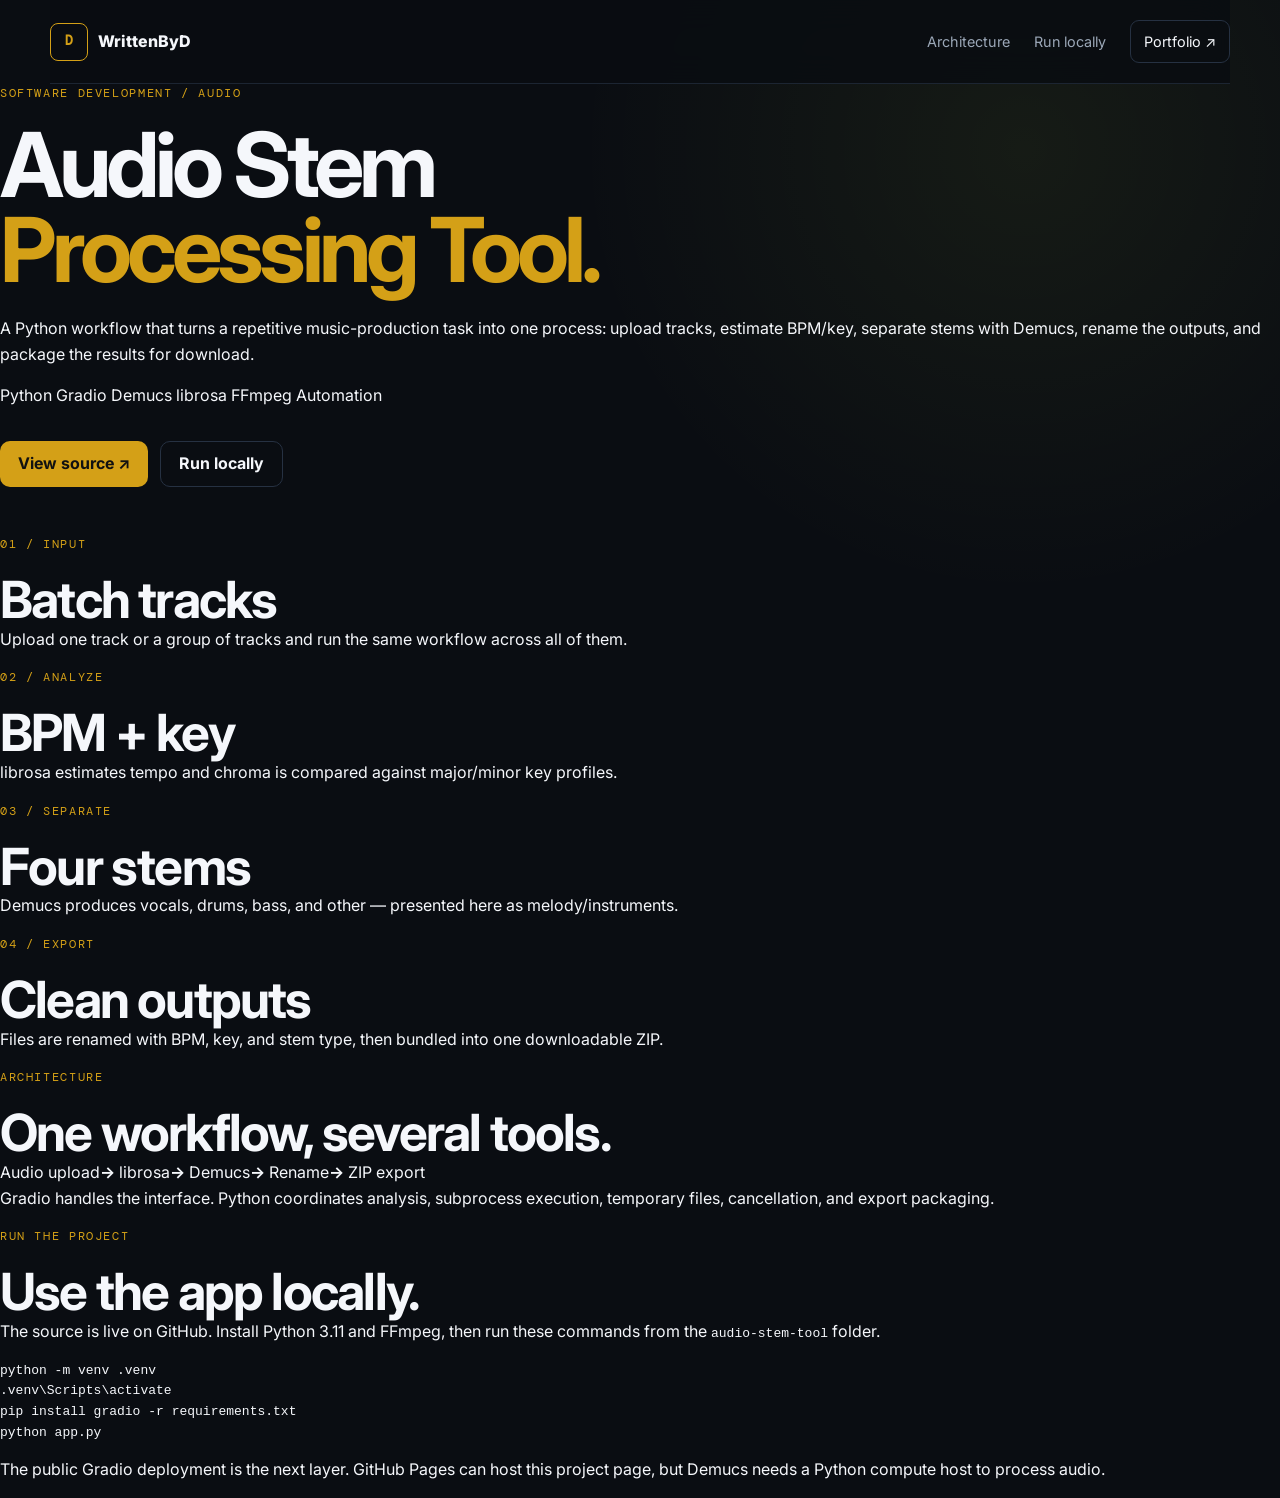
==== audio-stem-tool/index.html @ d55092c7 "Add Audio Stem Tool project page" ====
<!DOCTYPE html>
<html lang="en">
<head>
  <meta charset="UTF-8" />
  <meta name="viewport" content="width=device-width, initial-scale=1.0" />
  <meta name="description" content="WrittenByD Audio Stem Processing Tool — Python, Gradio, Demucs and audio analysis." />
  <title>Audio Stem Processing Tool | WrittenByD</title>
  <link rel="preconnect" href="https://fonts.googleapis.com">
  <link rel="preconnect" href="https://fonts.gstatic.com" crossorigin>
  <link href="https://fonts.googleapis.com/css2?family=DM+Mono:wght@400;500&family=Inter:wght@400;500;600;700;800&display=swap" rel="stylesheet">
  <link rel="stylesheet" href="../style.css" />
  <link rel="stylesheet" href="project.css" />
</head>
<body>
  <div class="site-shell">
    <header class="site-header">
      <a class="brand" href="../index.html" aria-label="WrittenByD home">
        <span class="brand-mark">D</span>
        <span>WrittenByD</span>
      </a>
      <nav class="site-nav" aria-label="Project navigation">
        <a href="#architecture">Architecture</a>
        <a href="#run">Run locally</a>
        <a class="nav-cta" href="../index.html">Portfolio ↗</a>
      </nav>
    </header>

    <main class="stem-page">
      <section class="stem-hero">
        <p class="eyebrow">SOFTWARE DEVELOPMENT / AUDIO</p>
        <h1>Audio Stem <span>Processing Tool.</span></h1>
        <p class="stem-lede">
          A Python workflow that turns a repetitive music-production task into one process:
          upload tracks, estimate BPM/key, separate stems with Demucs, rename the outputs,
          and package the results for download.
        </p>

        <div class="stem-tags">
          <span>Python</span>
          <span>Gradio</span>
          <span>Demucs</span>
          <span>librosa</span>
          <span>FFmpeg</span>
          <span>Automation</span>
        </div>

        <div class="hero-actions stem-actions">
          <a class="button button-primary" href="https://github.com/WrittenByD/writtenbyd-portfolio/tree/main/audio-stem-tool" target="_blank" rel="noreferrer">View source ↗</a>
          <a class="button button-ghost" href="#run">Run locally</a>
        </div>
      </section>

      <section class="feature-grid">
        <article class="feature-card">
          <p class="eyebrow">01 / INPUT</p>
          <h2>Batch tracks</h2>
          <p>Upload one track or a group of tracks and run the same workflow across all of them.</p>
        </article>
        <article class="feature-card">
          <p class="eyebrow">02 / ANALYZE</p>
          <h2>BPM + key</h2>
          <p>librosa estimates tempo and chroma is compared against major/minor key profiles.</p>
        </article>
        <article class="feature-card">
          <p class="eyebrow">03 / SEPARATE</p>
          <h2>Four stems</h2>
          <p>Demucs produces vocals, drums, bass, and other — presented here as melody/instruments.</p>
        </article>
        <article class="feature-card">
          <p class="eyebrow">04 / EXPORT</p>
          <h2>Clean outputs</h2>
          <p>Files are renamed with BPM, key, and stem type, then bundled into one downloadable ZIP.</p>
        </article>
      </section>

      <section id="architecture" class="detail-card">
        <div>
          <p class="eyebrow">ARCHITECTURE</p>
          <h2>One workflow, several tools.</h2>
        </div>
        <div class="flow">
          <span>Audio upload</span><b>→</b>
          <span>librosa</span><b>→</b>
          <span>Demucs</span><b>→</b>
          <span>Rename</span><b>→</b>
          <span>ZIP export</span>
        </div>
        <p>
          Gradio handles the interface. Python coordinates analysis, subprocess execution,
          temporary files, cancellation, and export packaging.
        </p>
      </section>

      <section id="run" class="detail-card run-card">
        <div>
          <p class="eyebrow">RUN THE PROJECT</p>
          <h2>Use the app locally.</h2>
        </div>
        <p>
          The source is live on GitHub. Install Python 3.11 and FFmpeg, then run these commands
          from the <code>audio-stem-tool</code> folder.
        </p>
        <pre>python -m venv .venv
.venv\Scripts\activate
pip install gradio -r requirements.txt
python app.py</pre>
        <p class="host-note">
          The public Gradio deployment is the next layer. GitHub Pages can host this project page,
          but Demucs needs a Python compute host to process audio.
        </p>
      </section>
    </main>
  </div>
</body>
</html>
---- style.css ----
:root {
  --bg: #0a0d12;
  --panel: #111722;
  --panel-2: #151d2a;
  --text: #f5f7fb;
  --muted: #9ba7b7;
  --line: #263142;
  --accent: #D4A017;
  --accent-soft: rgba(245, 158, 11, 0.12);
  --max: 1180px;
  --radius: 18px;
}

* { box-sizing: border-box; }

html { scroll-behavior: smooth; }

body {
  margin: 0;
  background:
    radial-gradient(circle at 80% 10%, rgba(216, 255, 79, 0.06), transparent 28rem),
    var(--bg);
  color: var(--text);
  font-family: "Inter", system-ui, sans-serif;
  line-height: 1.6;
}

a { color: inherit; text-decoration: none; }
button, input { font: inherit; }

.site-shell { min-height: 100vh; }

.site-header {
  position: sticky;
  top: 0;
  z-index: 20;
  display: flex;
  align-items: center;
  justify-content: space-between;
  width: min(calc(100% - 40px), var(--max));
  margin: 0 auto;
  padding: 20px 0;
  background: rgba(10, 13, 18, 0.88);
  backdrop-filter: blur(16px);
  border-bottom: 1px solid rgba(38, 49, 66, 0.7);
}

.brand {
  display: inline-flex;
  align-items: center;
  gap: 10px;
  font-weight: 800;
}

.brand-mark {
  display: inline-grid;
  place-items: center;
  min-width: 38px;
  height: 38px;
  padding: 0 8px;
  border: 1px solid var(--accent);
  color: var(--accent);
  font-family: "DM Mono", monospace;
  font-size: 0.8rem;
  border-radius: 8px;
}

.site-nav {
  display: flex;
  align-items: center;
  gap: 24px;
  font-size: 0.9rem;
  color: var(--muted);
}

.site-nav a:hover { color: var(--text); }

.nav-cta {
  padding: 9px 13px;
  border: 1px solid var(--line);
  border-radius: 9px;
  color: var(--text) !important;
}

.menu-toggle {
  display: none;
  color: var(--text);
  background: transparent;
  border: 1px solid var(--line);
  border-radius: 8px;
  padding: 8px 10px;
}

.section {
  width: min(calc(100% - 40px), var(--max));
  margin: 0 auto;
  padding: 105px 0;
  border-bottom: 1px solid var(--line);
}

.hero {
  min-height: 82vh;
  display: grid;
  grid-template-columns: minmax(0, 1.25fr) minmax(320px, 0.75fr);
  gap: 70px;
  align-items: center;
}

.eyebrow {
  margin: 0 0 18px;
  color: var(--accent);
  font-family: "DM Mono", monospace;
  font-size: 0.78rem;
  letter-spacing: 0.13em;
}

h1, h2, h3, p { margin-top: 0; }

h1 {
  margin-bottom: 24px;
  max-width: 820px;
  font-size: clamp(3.2rem, 7vw, 6.8rem);
  line-height: 0.95;
  letter-spacing: -0.055em;
}

h1 span { color: var(--accent); }

h2 {
  margin-bottom: 0;
  font-size: clamp(2rem, 4vw, 3.6rem);
  line-height: 1.05;
  letter-spacing: -0.035em;
}

h3 {
  margin-bottom: 10px;
  font-size: 1.08rem;
}

.hero-lede {
  max-width: 760px;
  color: var(--muted);
  font-size: clamp(1.05rem, 1.5vw, 1.24rem);
}

.hero-actions {
  display: flex;
  flex-wrap: wrap;
  gap: 12px;
  margin: 32px 0 48px;
}

.button {
  display: inline-flex;
  align-items: center;
  justify-content: center;
  min-height: 46px;
  padding: 0 18px;
  border-radius: 10px;
  font-weight: 700;
}

.button-primary {
  background: var(--accent);
  color: #111;
}

.button-ghost {
  border: 1px solid var(--line);
  color: var(--text);
}

.hero-meta {
  display: flex;
  flex-wrap: wrap;
  gap: 36px;
}

.hero-meta div { display: grid; }
.hero-meta strong { font-size: 1.3rem; }
.hero-meta span { color: var(--muted); font-size: 0.82rem; }

.hero-panel {
  overflow: hidden;
  border: 1px solid var(--line);
  border-radius: var(--radius);
  background: linear-gradient(180deg, #121925, #0d121b);
  box-shadow: 0 24px 70px rgba(0, 0, 0, 0.28);
}

.terminal-bar {
  display: flex;
  gap: 7px;
  padding: 15px 17px;
  border-bottom: 1px solid var(--line);
}

.terminal-bar span {
  width: 9px;
  height: 9px;
  border-radius: 999px;
  background: #475366;
}

.terminal-content {
  padding: 26px;
  font-family: "DM Mono", monospace;
  font-size: 0.88rem;
}

.prompt { color: var(--accent); }

.terminal-content ul {
  padding: 0;
  margin: 24px 0 28px;
  list-style: none;
}

.terminal-content li {
  display: flex;
  gap: 14px;
  padding: 10px 0;
  border-bottom: 1px dashed #243043;
  color: #c8d0dc;
}

.terminal-content li span { color: #65758d; }
.terminal-status { margin: 0; color: var(--accent); }
.cursor { animation: blink 1s infinite; }

@keyframes blink { 50% { opacity: 0; } }

.section-heading {
  display: grid;
  grid-template-columns: 1fr minmax(300px, 0.7fr);
  gap: 60px;
  align-items: end;
  margin-bottom: 42px;
}

.section-heading > p {
  margin-bottom: 0;
  color: var(--muted);
}

.project-toolbar {
  display: flex;
  gap: 16px;
  align-items: center;
  justify-content: space-between;
  margin-bottom: 28px;
}

.filter-group {
  display: flex;
  flex-wrap: wrap;
  gap: 8px;
}

.filter-button {
  padding: 8px 12px;
  border: 1px solid var(--line);
  border-radius: 999px;
  color: var(--muted);
  background: transparent;
  cursor: pointer;
}

.filter-button.active,
.filter-button:hover {
  color: #101216;
  border-color: var(--accent);
  background: var(--accent);
}

.search-box input {
  width: min(280px, 42vw);
  padding: 10px 13px;
  border: 1px solid var(--line);
  border-radius: 10px;
  background: #0d1219;
  color: var(--text);
  outline: none;
}

.search-box input:focus { border-color: var(--accent); }

.project-grid {
  display: grid;
  grid-template-columns: repeat(12, 1fr);
  gap: 18px;
}

.project-card {
  grid-column: span 6;
  position: relative;
  min-height: 320px;
  display: flex;
  flex-direction: column;
  padding: 26px;
  border: 1px solid var(--line);
  border-radius: var(--radius);
  background: linear-gradient(150deg, rgba(21, 29, 42, 0.95), rgba(13, 18, 27, 0.96));
  transition: transform 160ms ease, border-color 160ms ease;
}

.project-card:hover {
  transform: translateY(-4px);
  border-color: #43516a;
}

.project-card.featured { grid-column: span 8; }
.project-card.compact { grid-column: span 4; }

.project-topline,
.project-footer {
  display: flex;
  justify-content: space-between;
  gap: 14px;
  align-items: center;
}

.project-topline {
  margin-bottom: 36px;
  font-family: "DM Mono", monospace;
  font-size: 0.76rem;
  color: var(--muted);
}

.project-status {
  color: var(--accent);
}

.project-card h3 {
  font-size: 1.5rem;
  letter-spacing: -0.02em;
}

.project-card > p {
  color: var(--muted);
  max-width: 58ch;
}

.project-tags {
  display: flex;
  flex-wrap: wrap;
  gap: 7px;
  margin-top: 18px;
}

.project-tags span,
.credential-tag {
  padding: 5px 8px;
  border-radius: 6px;
  background: var(--accent-soft);
  color: var(--accent);
  font-family: "DM Mono", monospace;
  font-size: 0.7rem;
}

.project-footer {
  margin-top: auto;
  padding-top: 24px;
}

.project-actions {
  display: flex;
  flex-wrap: wrap;
  gap: 14px;
  align-items: center;
}

.project-footer button,
.project-footer a {
  border: 0;
  background: transparent;
  color: var(--text);
  font-weight: 700;
  cursor: pointer;
  padding: 0;
}

.project-footer button:hover,
.project-footer a:hover { color: var(--accent); }

.project-source {
  color: var(--muted);
  font-size: 0.78rem;
}

.empty-state {
  padding: 40px 0;
  color: var(--muted);
}

.skills-grid {
  display: grid;
  grid-template-columns: repeat(3, 1fr);
  gap: 16px;
}

.skill-card {
  padding: 24px;
  border: 1px solid var(--line);
  border-radius: 14px;
  background: rgba(17, 23, 34, 0.55);
}

.skill-number {
  display: inline-block;
  margin-bottom: 42px;
  color: #69788f;
  font-family: "DM Mono", monospace;
}

.skill-card p {
  margin-bottom: 0;
  color: var(--muted);
  font-size: 0.92rem;
}

.credential-list {
  border-top: 1px solid var(--line);
}

.credential-list article {
  display: flex;
  align-items: center;
  justify-content: space-between;
  gap: 20px;
  padding: 24px 0;
  border-bottom: 1px solid var(--line);
}

.credential-list h3 {
  margin: 3px 0;
}

.credential-list p {
  margin-bottom: 0;
  color: var(--muted);
}

.credential-date {
  color: var(--muted);
  font-family: "DM Mono", monospace;
  font-size: 0.7rem;
}

.about-section {
  display: grid;
  grid-template-columns: minmax(0, 0.8fr) minmax(320px, 1fr);
  gap: 80px;
}

.about-copy {
  color: var(--muted);
  font-size: 1.05rem;
}

.about-copy p:last-child {
  margin-bottom: 0;
  color: var(--text);
  font-weight: 700;
}

.site-footer {
  width: min(calc(100% - 40px), var(--max));
  margin: 0 auto;
  padding: 38px 0 55px;
  display: flex;
  align-items: center;
  justify-content: space-between;
  gap: 30px;
  color: var(--muted);
}

.site-footer > div:first-child {
  display: flex;
  align-items: center;
  gap: 12px;
}

.site-footer p { margin: 0; }
.footer-links { display: flex; gap: 18px; }

.project-modal {
  width: min(760px, calc(100% - 28px));
  max-height: 88vh;
  padding: 0;
  border: 1px solid var(--line);
  border-radius: 18px;
  background: #101620;
  color: var(--text);
}

.project-modal::backdrop {
  background: rgba(3, 5, 8, 0.78);
  backdrop-filter: blur(4px);
}

.modal-close {
  position: sticky;
  float: right;
  top: 14px;
  margin: 14px 14px 0 0;
  z-index: 2;
  width: 38px;
  height: 38px;
  border: 1px solid var(--line);
  border-radius: 999px;
  background: #151d2a;
  color: var(--text);
  font-size: 1.35rem;
  cursor: pointer;
}

.modal-inner { padding: 42px; }
.modal-inner h2 { margin-bottom: 18px; }
.modal-inner > p { color: var(--muted); }

.case-grid {
  display: grid;
  grid-template-columns: 1fr 1fr;
  gap: 18px;
  margin-top: 30px;
}

.case-block {
  padding: 20px;
  border: 1px solid var(--line);
  border-radius: 12px;
}

.case-block h3 {
  color: var(--accent);
  font-family: "DM Mono", monospace;
  font-size: 0.78rem;
  text-transform: uppercase;
  letter-spacing: 0.08em;
}

.case-block p, .case-block ul {
  margin-bottom: 0;
  color: var(--muted);
}

.case-block ul { padding-left: 18px; }

.modal-links {
  display: flex;
  flex-wrap: wrap;
  gap: 10px;
  margin-top: 26px;
}

.sr-only {
  position: absolute;
  width: 1px;
  height: 1px;
  padding: 0;
  margin: -1px;
  overflow: hidden;
  clip: rect(0, 0, 0, 0);
  white-space: nowrap;
  border: 0;
}

@media (max-width: 900px) {
  .hero,
  .section-heading,
  .about-section {
    grid-template-columns: 1fr;
  }

  .hero { padding-top: 70px; min-height: auto; }
  .section-heading { gap: 18px; align-items: start; }
  .project-card,
  .project-card.featured,
  .project-card.compact { grid-column: span 12; }
  .skills-grid { grid-template-columns: 1fr 1fr; }
}

@media (max-width: 680px) {
  .site-header { width: min(calc(100% - 28px), var(--max)); }
  .section, .site-footer { width: min(calc(100% - 28px), var(--max)); }
  .section { padding: 78px 0; }

  .menu-toggle { display: inline-flex; }
  .site-nav {
    display: none;
    position: absolute;
    left: 0;
    right: 0;
    top: 70px;
    flex-direction: column;
    align-items: stretch;
    padding: 18px;
    background: #0d1219;
    border: 1px solid var(--line);
    border-radius: 12px;
  }

  .site-nav.open { display: flex; }

  .hero { gap: 40px; }
  h1 { font-size: clamp(3rem, 17vw, 4.8rem); }

  .project-toolbar {
    align-items: stretch;
    flex-direction: column;
  }

  .search-box input { width: 100%; }
  .skills-grid { grid-template-columns: 1fr; }

  .credential-list article,
  .site-footer {
    align-items: flex-start;
    flex-direction: column;
  }

  .case-grid { grid-template-columns: 1fr; }
  .modal-inner { padding: 32px 22px; }
}
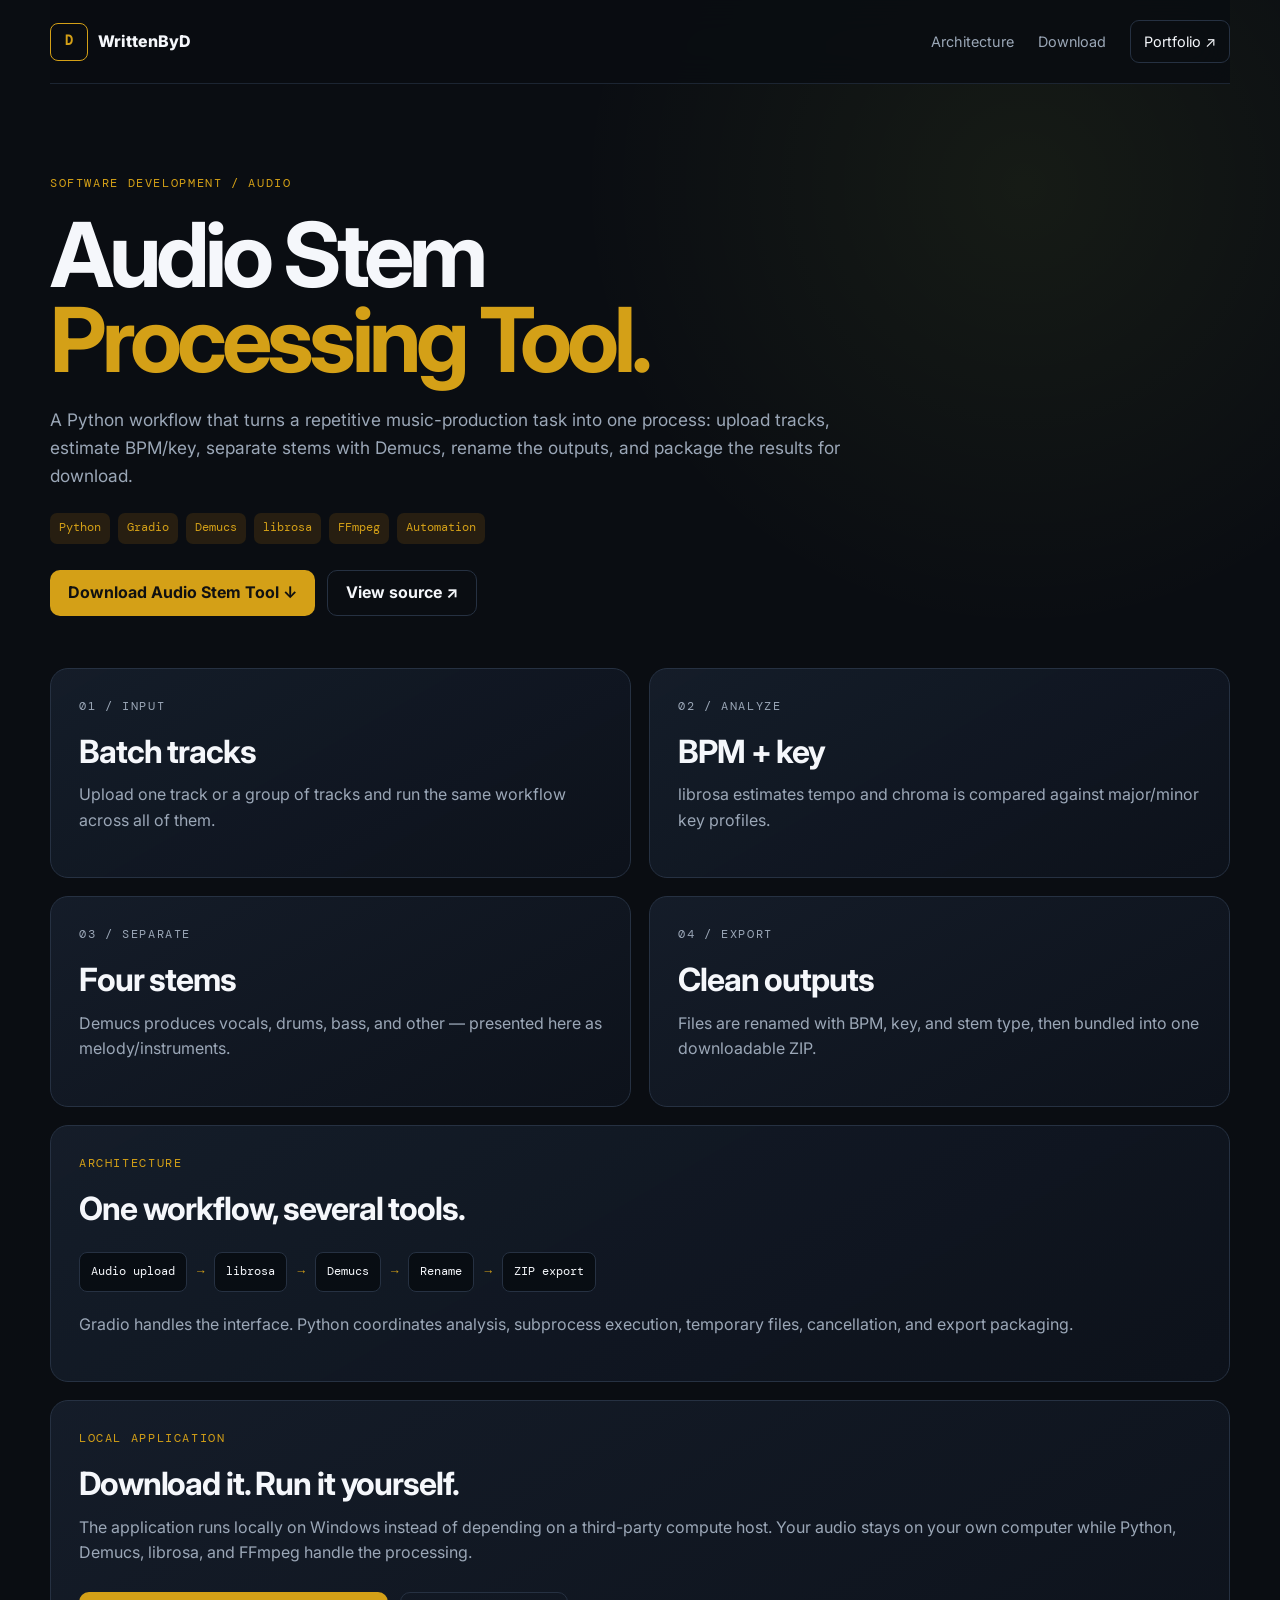
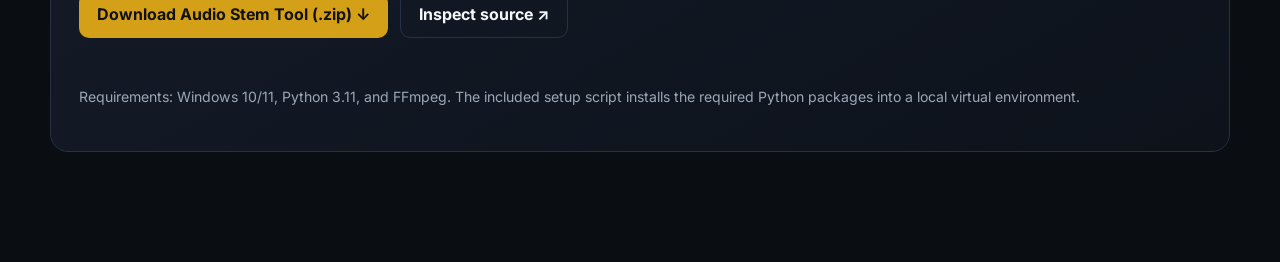
==== commit fa9f95b9: "Make Audio Stem Tool a local downloadable app" ====
--- a/audio-stem-tool/index.html
+++ b/audio-stem-tool/index.html
@@ -20,7 +20,7 @@
       </a>
       <nav class="site-nav" aria-label="Project navigation">
         <a href="#architecture">Architecture</a>
-        <a href="#run">Run locally</a>
+        <a href="download.html">Download</a>
         <a class="nav-cta" href="../index.html">Portfolio ↗</a>
       </nav>
     </header>
@@ -45,8 +45,8 @@
         </div>
 
         <div class="hero-actions stem-actions">
-          <a class="button button-primary" href="https://github.com/WrittenByD/writtenbyd-portfolio/tree/main/audio-stem-tool" target="_blank" rel="noreferrer">View source ↗</a>
-          <a class="button button-ghost" href="#run">Run locally</a>
+          <a class="button button-primary" href="download.html">Download Audio Stem Tool ↓</a>
+          <a class="button button-ghost" href="https://github.com/WrittenByD/writtenbyd-portfolio/tree/main/audio-stem-tool" target="_blank" rel="noreferrer">View source ↗</a>
         </div>
       </section>
 
@@ -93,20 +93,19 @@
 
       <section id="run" class="detail-card run-card">
         <div>
-          <p class="eyebrow">RUN THE PROJECT</p>
-          <h2>Use the app locally.</h2>
+          <p class="eyebrow">LOCAL APPLICATION</p>
+          <h2>Download it. Run it yourself.</h2>
         </div>
         <p>
-          The source is live on GitHub. Install Python 3.11 and FFmpeg, then run these commands
-          from the <code>audio-stem-tool</code> folder.
+          The application runs locally on Windows instead of depending on a third-party compute host.
+          Your audio stays on your own computer while Python, Demucs, librosa, and FFmpeg handle the processing.
         </p>
-        <pre>python -m venv .venv
-.venv\Scripts\activate
-pip install gradio -r requirements.txt
-python app.py</pre>
+        <div class="hero-actions stem-actions">
+          <a class="button button-primary" href="download.html">Download Audio Stem Tool (.zip) ↓</a>
+          <a class="button button-ghost" href="https://github.com/WrittenByD/writtenbyd-portfolio/tree/main/audio-stem-tool" target="_blank" rel="noreferrer">Inspect source ↗</a>
+        </div>
         <p class="host-note">
-          The public Gradio deployment is the next layer. GitHub Pages can host this project page,
-          but Demucs needs a Python compute host to process audio.
+          Requirements: Windows 10/11, Python 3.11, and FFmpeg. The included setup script installs the required Python packages into a local virtual environment.
         </p>
       </section>
     </main>
--- a/audio-stem-tool/project.css
+++ b/audio-stem-tool/project.css
@@ -0,0 +1,131 @@
+.stem-page {
+  width: min(calc(100% - 40px), var(--max));
+  margin: 0 auto;
+  padding: 90px 0 110px;
+}
+
+.stem-hero {
+  max-width: 940px;
+  margin-bottom: 52px;
+}
+
+.stem-hero h1 {
+  font-size: clamp(3.2rem, 7vw, 6.5rem);
+}
+
+.stem-lede,
+.feature-card p,
+.detail-card > p {
+  color: var(--muted);
+}
+
+.stem-lede {
+  max-width: 820px;
+  font-size: 1.08rem;
+}
+
+.stem-tags {
+  display: flex;
+  flex-wrap: wrap;
+  gap: 8px;
+  margin-top: 24px;
+}
+
+.stem-tags span {
+  padding: 6px 9px;
+  border-radius: 7px;
+  background: var(--accent-soft);
+  color: var(--accent);
+  font-family: "DM Mono", monospace;
+  font-size: 0.72rem;
+}
+
+.stem-actions {
+  margin-top: 26px;
+}
+
+.feature-grid {
+  display: grid;
+  grid-template-columns: repeat(2, 1fr);
+  gap: 18px;
+}
+
+.feature-card,
+.detail-card {
+  padding: 28px;
+  border: 1px solid var(--line);
+  border-radius: var(--radius);
+  background: linear-gradient(150deg, rgba(21, 29, 42, 0.95), rgba(13, 18, 27, 0.98));
+}
+
+.feature-card h2,
+.detail-card h2 {
+  font-size: 2rem;
+  margin-bottom: 14px;
+}
+
+.detail-card {
+  margin-top: 18px;
+}
+
+.flow {
+  display: flex;
+  flex-wrap: wrap;
+  align-items: center;
+  gap: 10px;
+  margin: 26px 0 20px;
+  font-family: "DM Mono", monospace;
+  font-size: 0.78rem;
+}
+
+.flow span {
+  padding: 9px 11px;
+  border: 1px solid var(--line);
+  border-radius: 8px;
+  background: #080d13;
+}
+
+.flow b {
+  color: var(--accent);
+}
+
+.run-card pre {
+  overflow: auto;
+  margin: 20px 0;
+  padding: 18px;
+  border: 1px solid var(--line);
+  border-radius: 10px;
+  background: #080d13;
+  color: #dbe4ef;
+  font-family: "DM Mono", monospace;
+  font-size: 0.8rem;
+}
+
+.run-card code {
+  color: var(--accent);
+}
+
+.host-note {
+  margin-top: 12px;
+  font-size: 0.88rem;
+}
+
+@media (max-width: 760px) {
+  .stem-page {
+    width: min(calc(100% - 28px), var(--max));
+    padding-top: 65px;
+  }
+
+  .feature-grid {
+    grid-template-columns: 1fr;
+  }
+
+  .site-nav {
+    display: flex;
+    gap: 10px;
+  }
+
+  .site-nav a:first-child {
+    display: none;
+  }
+}
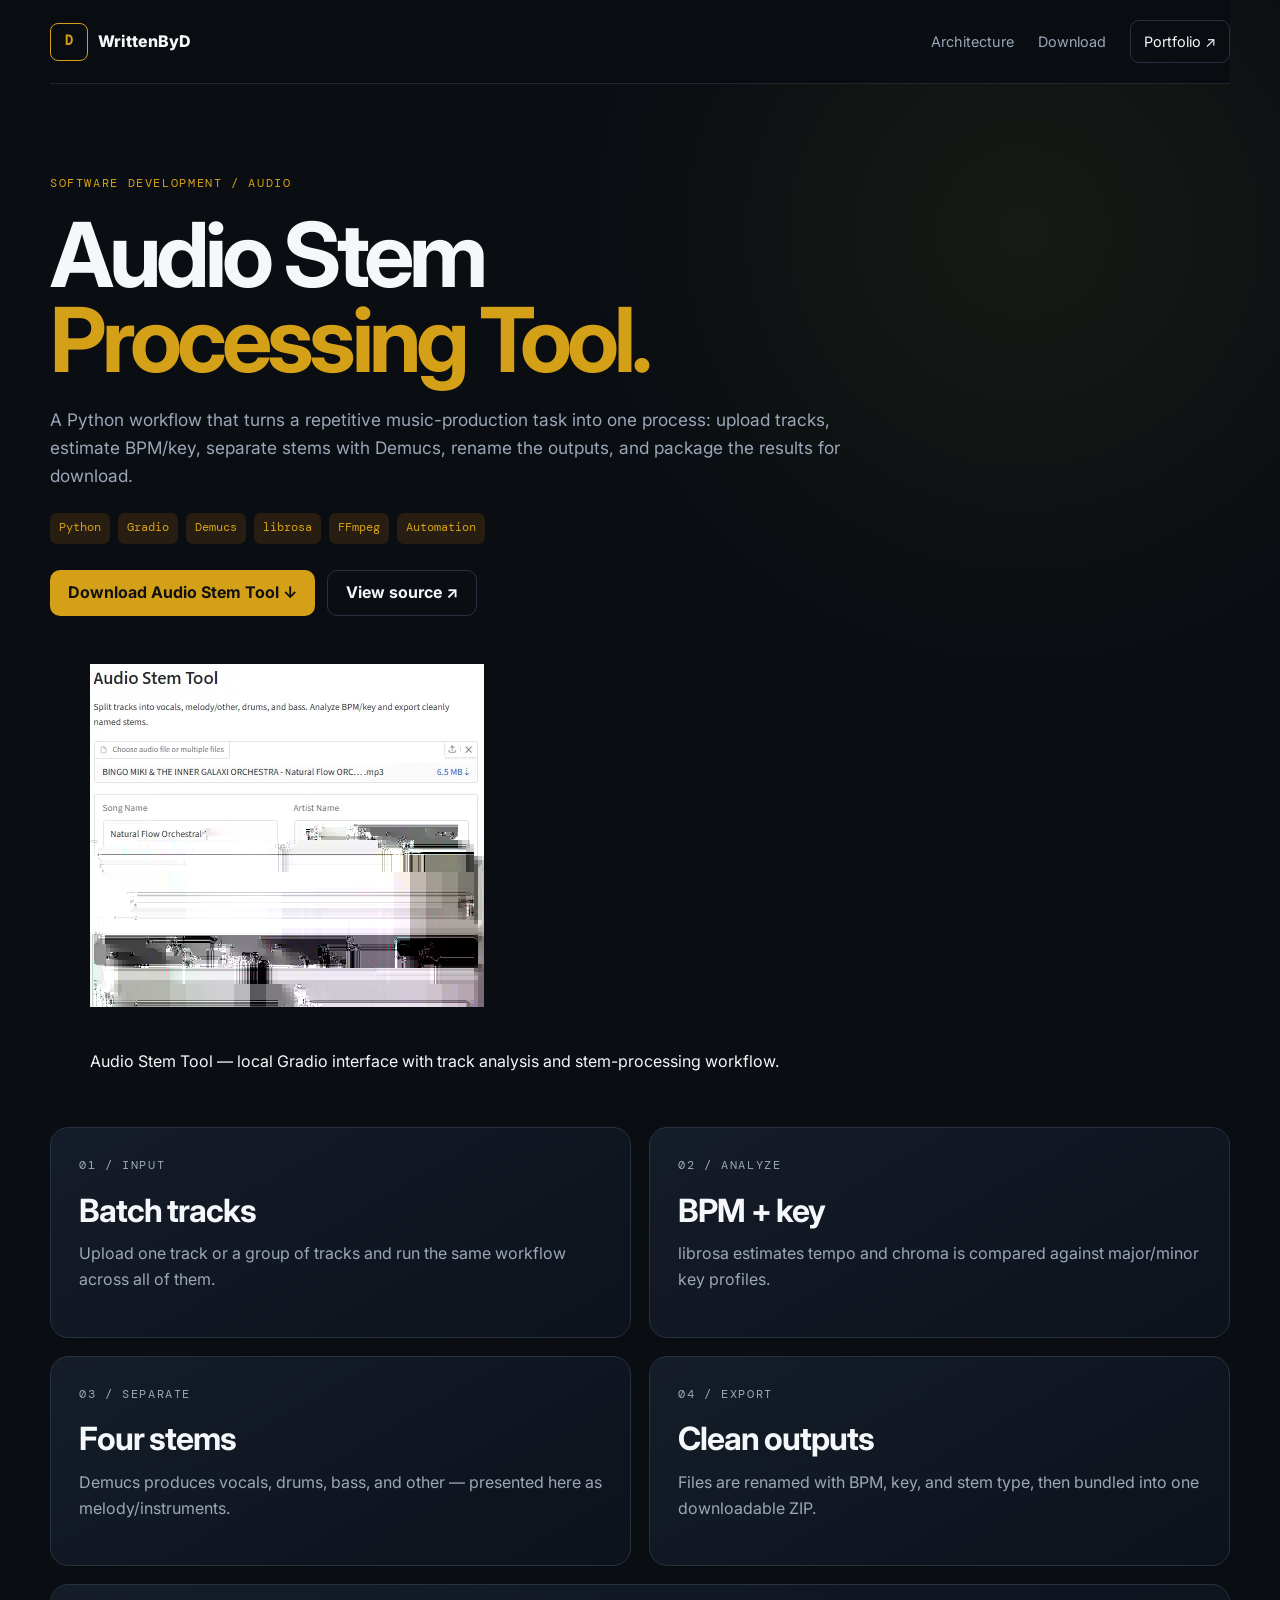
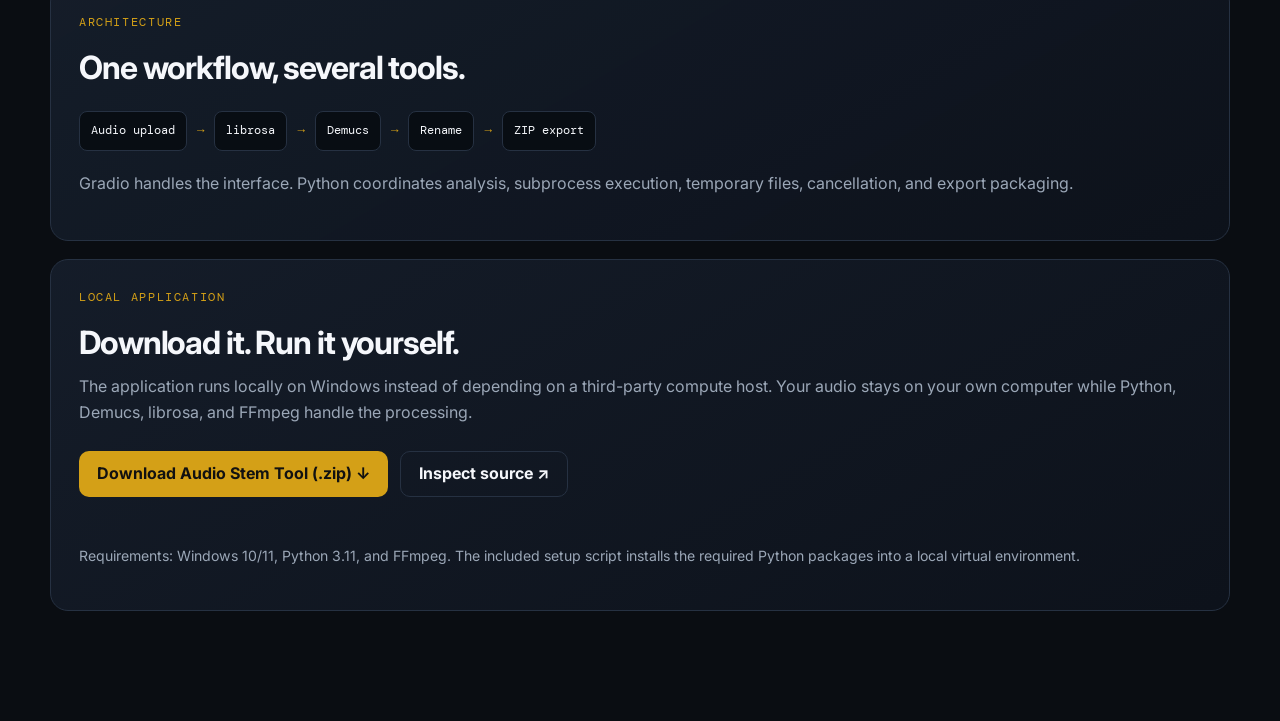
==== commit 1662d579: "Add stem tool screenshot to project page" ====
--- a/audio-stem-tool/index.html
+++ b/audio-stem-tool/index.html
@@ -48,6 +48,11 @@
           <a class="button button-primary" href="download.html">Download Audio Stem Tool ↓</a>
           <a class="button button-ghost" href="https://github.com/WrittenByD/writtenbyd-portfolio/tree/main/audio-stem-tool" target="_blank" rel="noreferrer">View source ↗</a>
         </div>
+
+        <figure class="stem-preview">
+          <img src="stemmer-preview.webp" alt="Audio Stem Tool interface showing a loaded track, song and artist fields, MP3 export, BPM 129, and D Major key analysis." />
+          <figcaption>Audio Stem Tool — local Gradio interface with track analysis and stem-processing workflow.</figcaption>
+        </figure>
       </section>
 
       <section class="feature-grid">
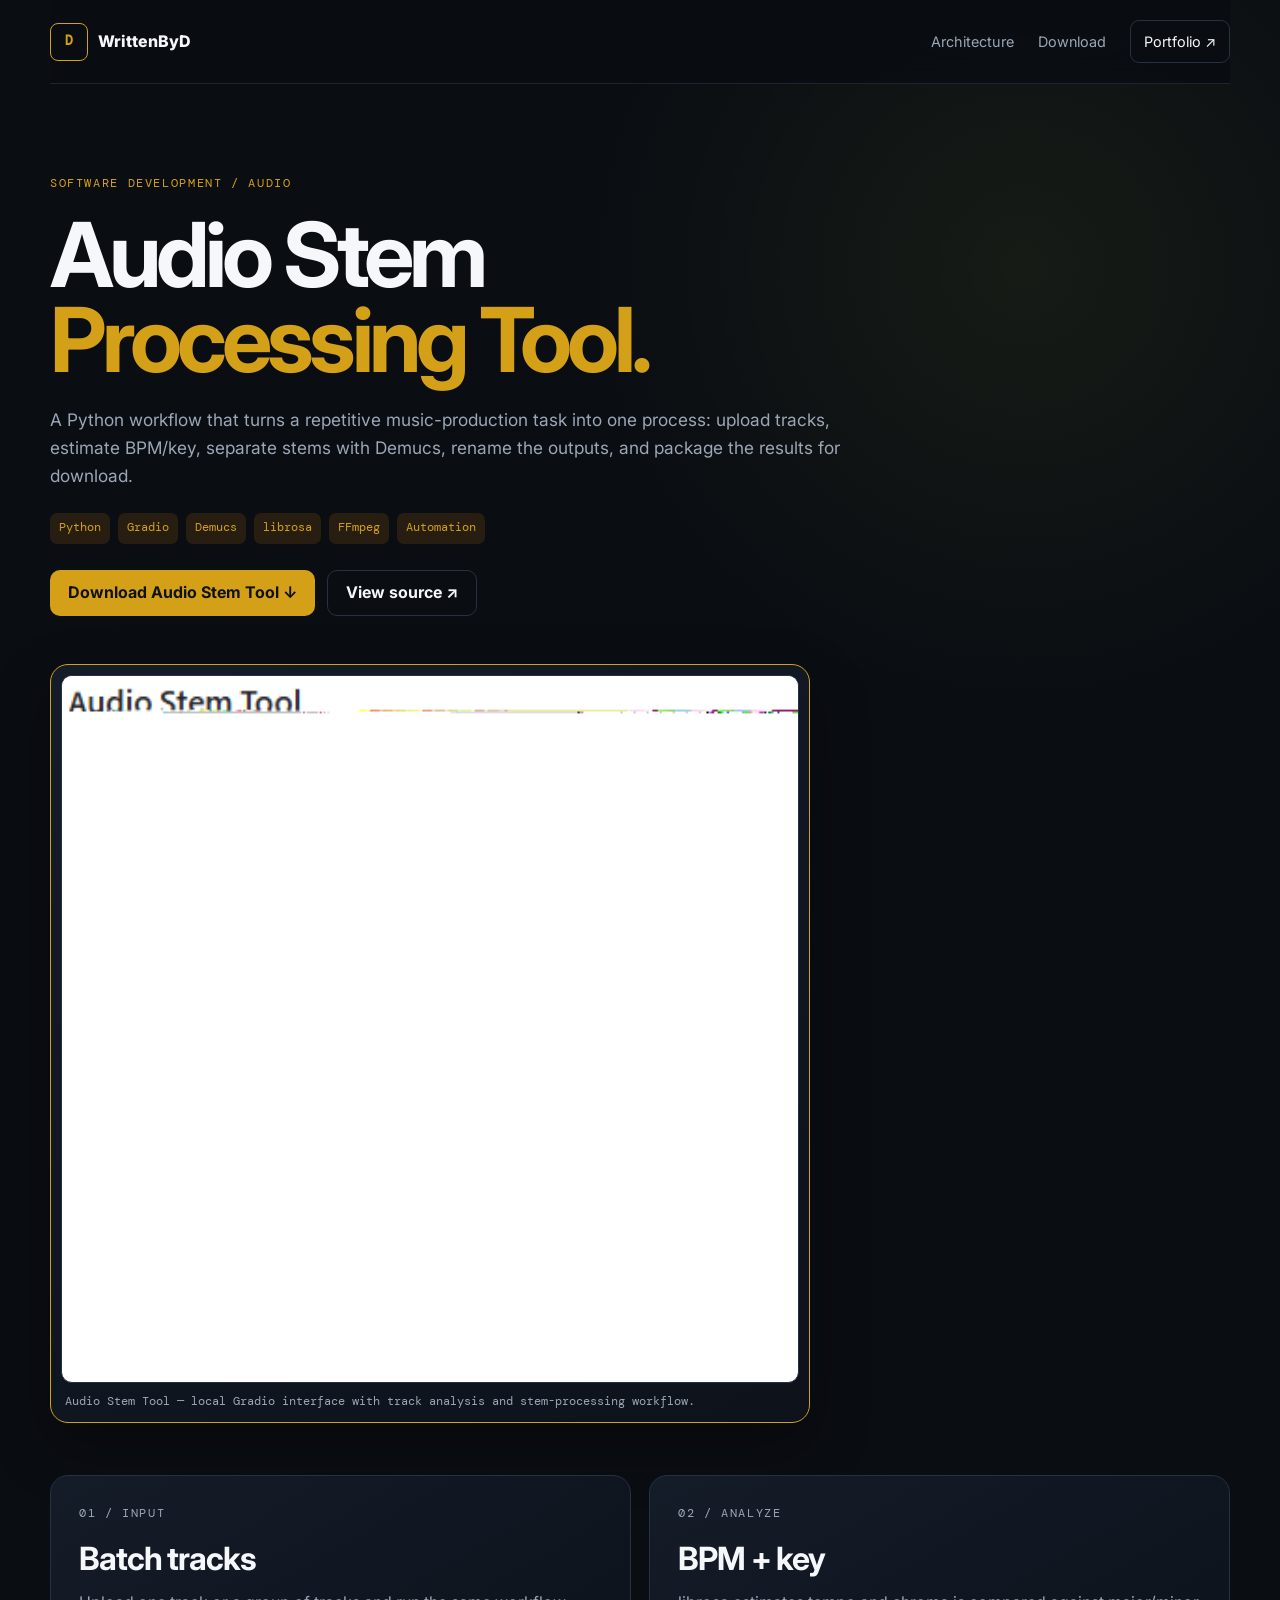
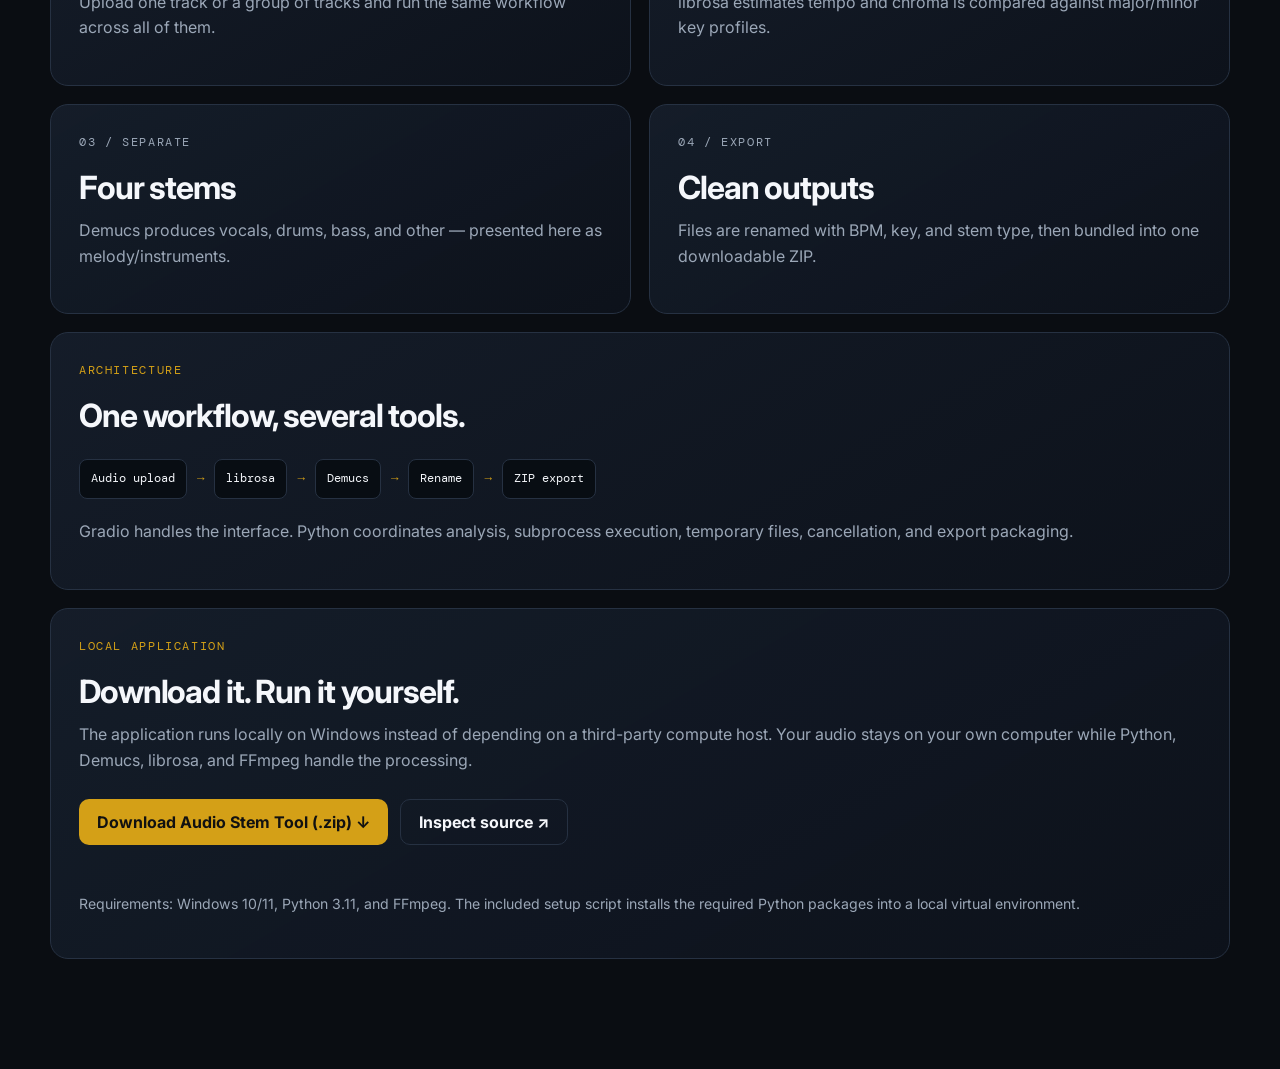
==== commit da653272: "Force refresh corrected stem tool preview" ====
--- a/audio-stem-tool/index.html
+++ b/audio-stem-tool/index.html
@@ -9,7 +9,7 @@
   <link rel="preconnect" href="https://fonts.gstatic.com" crossorigin>
   <link href="https://fonts.googleapis.com/css2?family=DM+Mono:wght@400;500&family=Inter:wght@400;500;600;700;800&display=swap" rel="stylesheet">
   <link rel="stylesheet" href="../style.css" />
-  <link rel="stylesheet" href="project.css" />
+  <link rel="stylesheet" href="project.css?v=4" />
 </head>
 <body>
   <div class="site-shell">
@@ -50,7 +50,7 @@
         </div>
 
         <figure class="stem-preview">
-          <img src="stemmer-preview.webp" alt="Audio Stem Tool interface showing a loaded track, song and artist fields, MP3 export, BPM 129, and D Major key analysis." />
+          <img src="stemmer-preview-v2.png?v=4" alt="Audio Stem Tool interface showing a loaded track, song and artist fields, MP3 export, BPM 129, and D Major key analysis." />
           <figcaption>Audio Stem Tool — local Gradio interface with track analysis and stem-processing workflow.</figcaption>
         </figure>
       </section>
--- a/audio-stem-tool/project.css
+++ b/audio-stem-tool/project.css
@@ -129,3 +129,31 @@
     display: none;
   }
 }
+
+
+.stem-preview {
+  width: min(100%, 760px);
+  margin: 42px 0 0;
+  padding: 10px;
+  border: 1px solid var(--accent);
+  border-radius: 18px;
+  background: linear-gradient(150deg, rgba(21, 29, 42, 0.98), rgba(13, 18, 27, 0.98));
+  box-shadow: 0 24px 60px rgba(0, 0, 0, 0.32);
+}
+
+.stem-preview img {
+  display: block;
+  width: 100%;
+  height: auto;
+  border: 1px solid var(--line);
+  border-radius: 11px;
+  background: #fff;
+}
+
+.stem-preview figcaption {
+  margin: 10px 4px 2px;
+  color: var(--muted);
+  font-family: "DM Mono", monospace;
+  font-size: 0.72rem;
+  line-height: 1.5;
+}
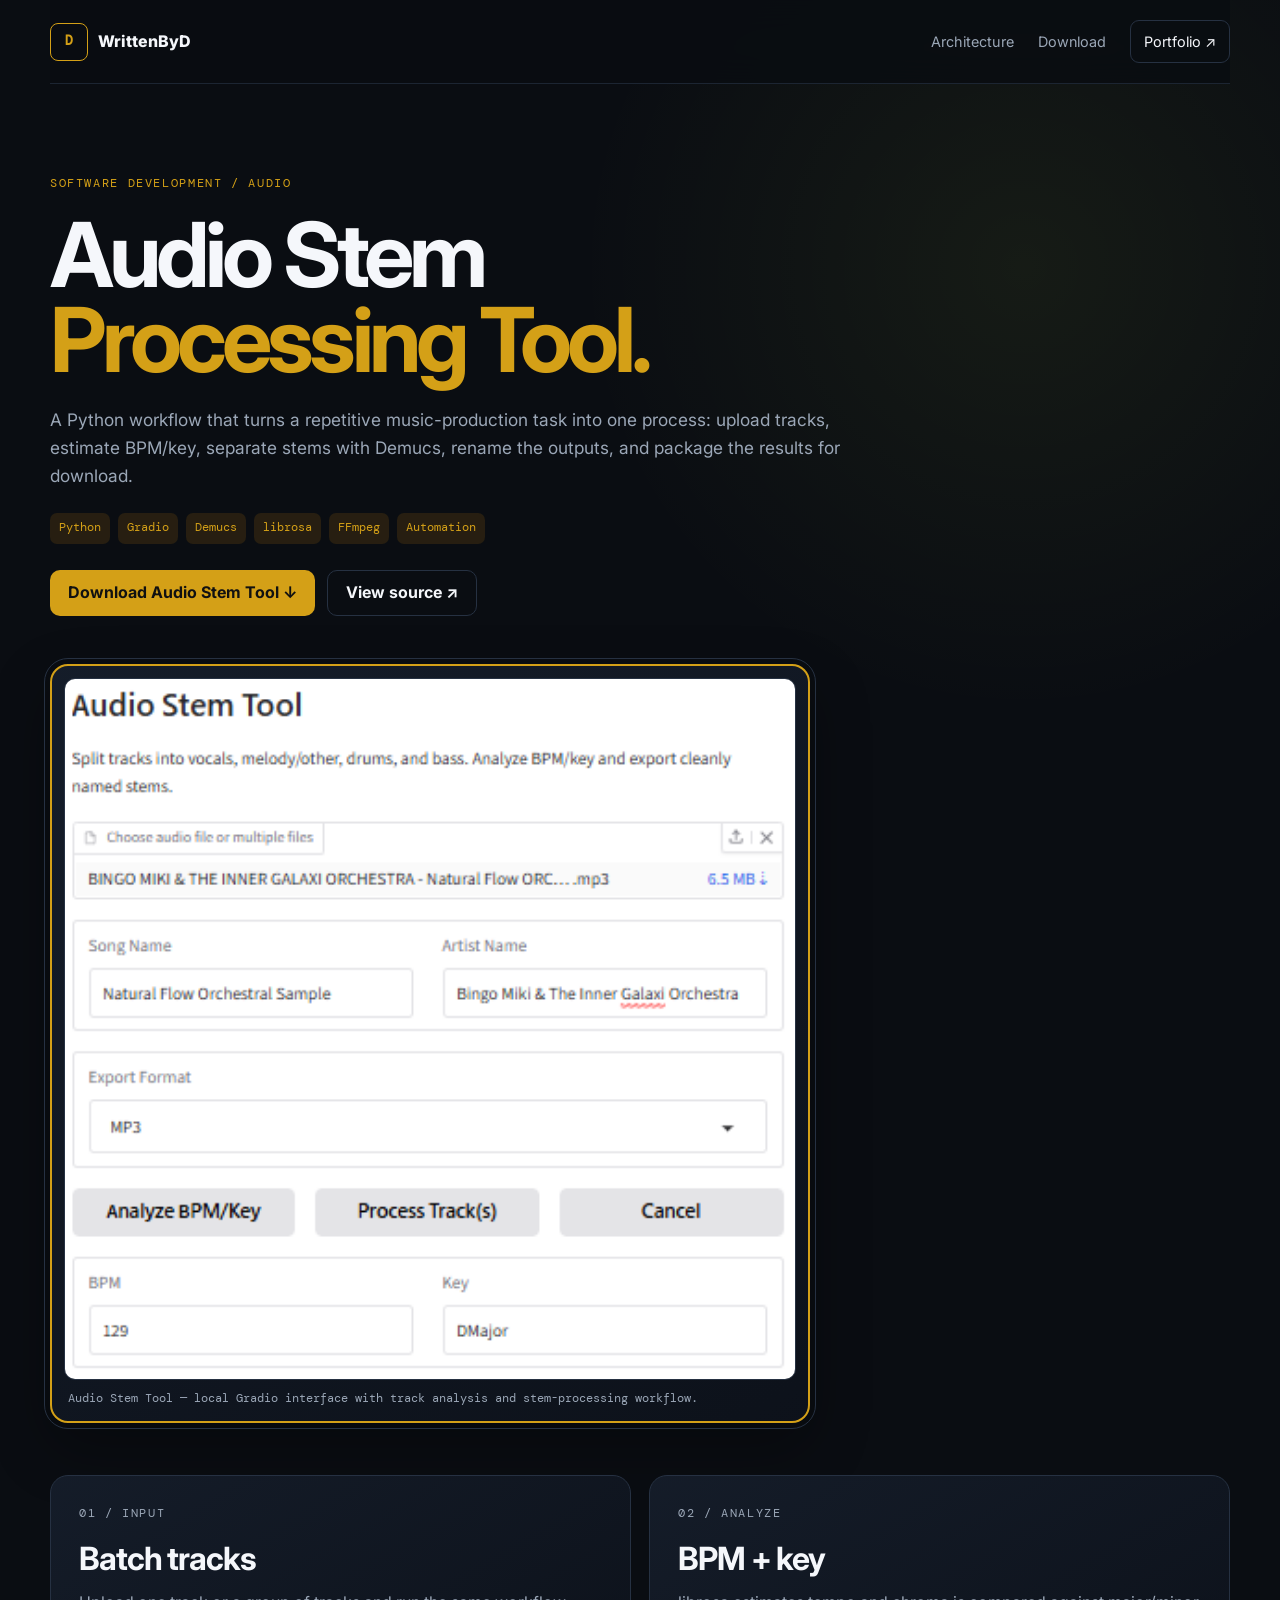
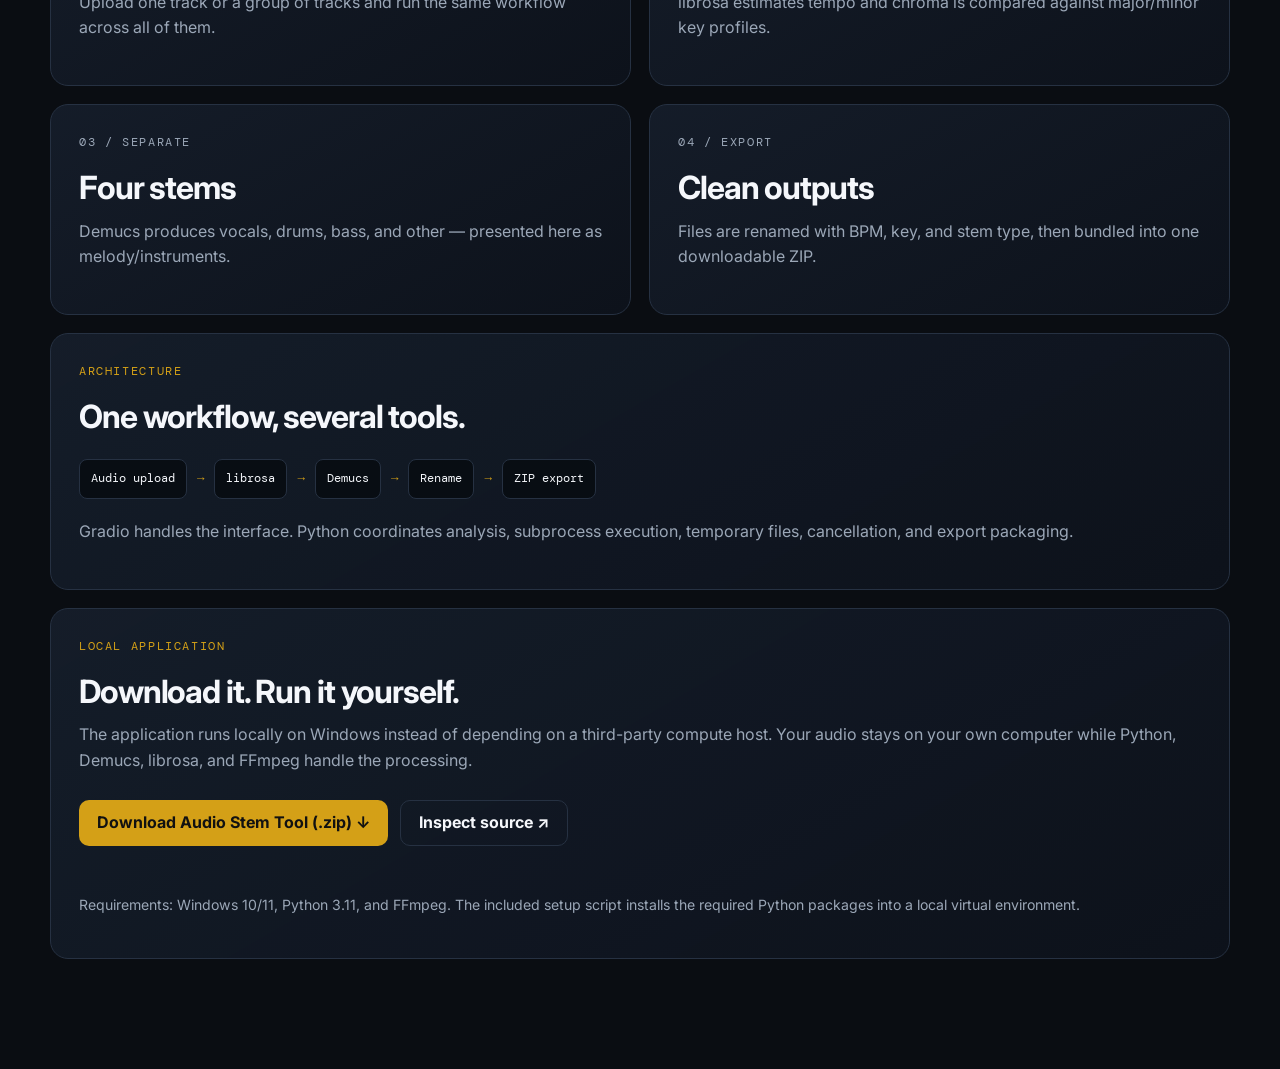
==== commit 59fc6da5: "Use verified original stemmer screenshot" ====
--- a/audio-stem-tool/index.html
+++ b/audio-stem-tool/index.html
@@ -50,7 +50,7 @@
         </div>
 
         <figure class="stem-preview">
-          <img src="stemmer-preview-v2.png?v=4" alt="Audio Stem Tool interface showing a loaded track, song and artist fields, MP3 export, BPM 129, and D Major key analysis." />
+          <img src="stemmer-preview-original.png?v=5" alt="Audio Stem Tool interface showing a loaded track, song and artist fields, MP3 export, BPM 129, and D Major key analysis." />
           <figcaption>Audio Stem Tool — local Gradio interface with track analysis and stem-processing workflow.</figcaption>
         </figure>
       </section>
--- a/audio-stem-tool/project.css
+++ b/audio-stem-tool/project.css
@@ -134,8 +134,10 @@
 .stem-preview {
   width: min(100%, 760px);
   margin: 42px 0 0;
-  padding: 10px;
-  border: 1px solid var(--accent);
+  padding: 12px;
+  border: 2px solid var(--accent);
+  outline: 1px solid var(--line);
+  outline-offset: 5px;
   border-radius: 18px;
   background: linear-gradient(150deg, rgba(21, 29, 42, 0.98), rgba(13, 18, 27, 0.98));
   box-shadow: 0 24px 60px rgba(0, 0, 0, 0.32);
